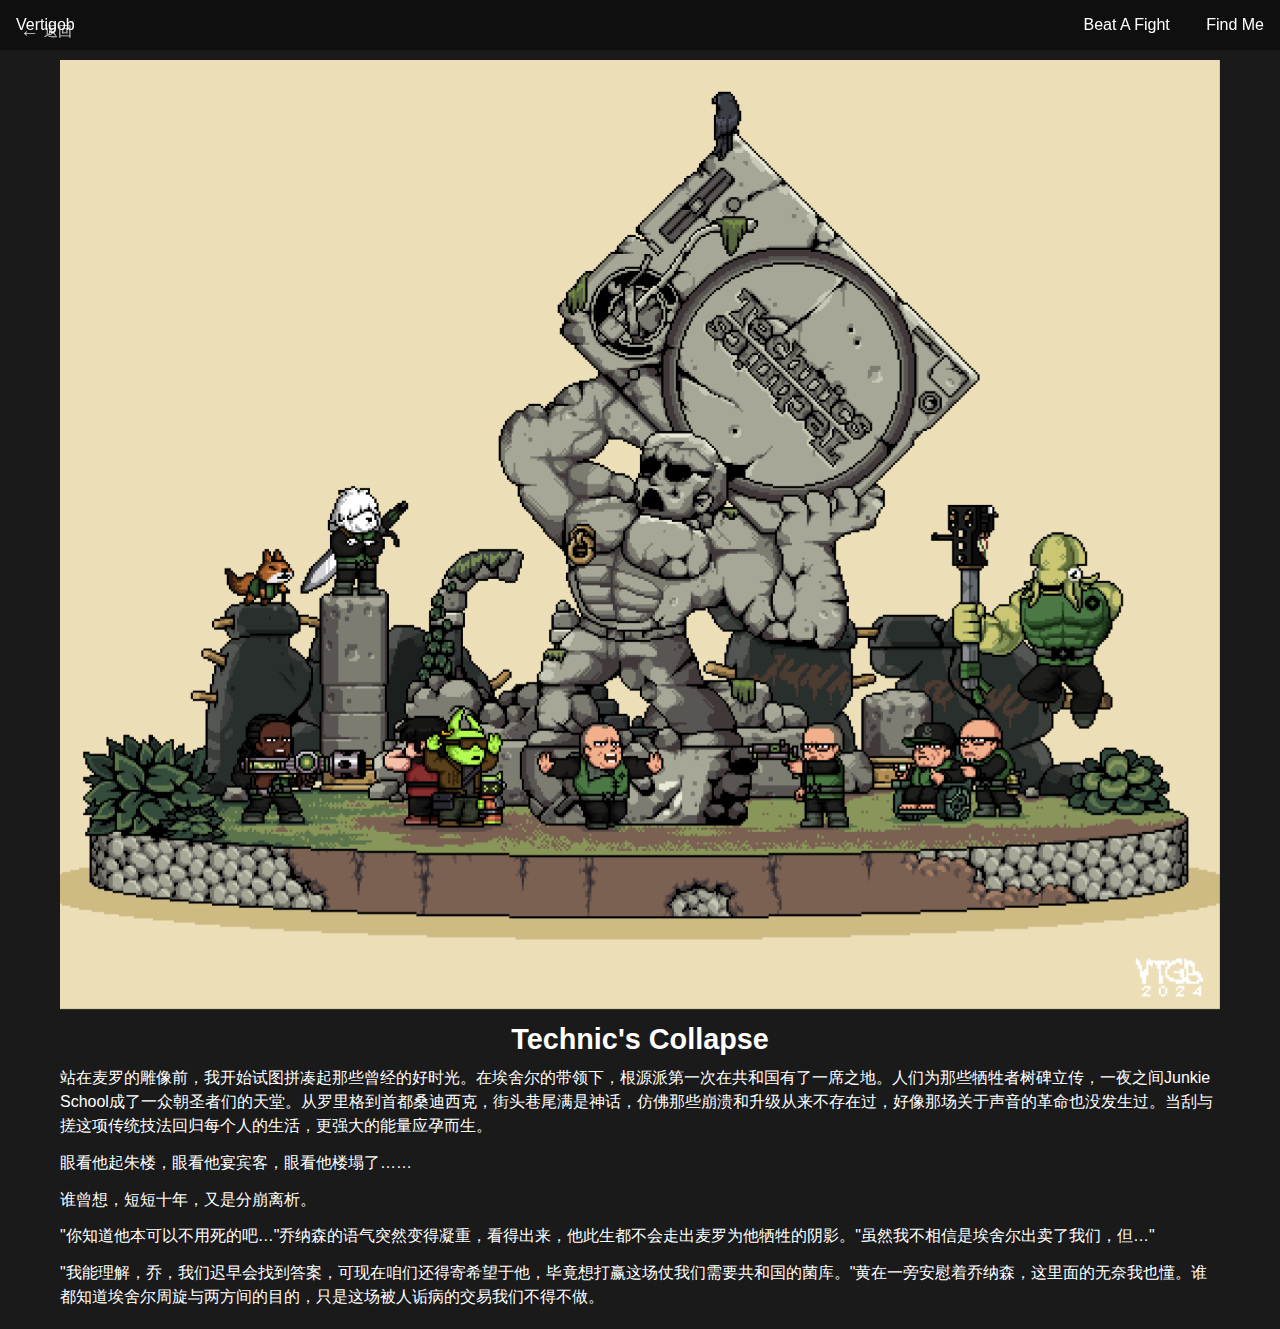
==== works/1.html @ 7b488add "Add files via upload" ====
<!DOCTYPE html>
<html lang="zh">
<head>
    <meta charset="UTF-8">
    <meta name="viewport" content="width=device-width, initial-scale=1.0">
    <title>Technic's Collapse - Vertigob</title>
    <link rel="stylesheet" href="../style.css">
    <link rel="preload" as="image" href="../images/1.png">
</head>
<body>
    <nav>
        <div class="logo">Vertigob</div>
        <div class="nav-links">
            <a href="../index.html#work">Beat A Fight</a>
            <a href="../index.html#findme">Find Me</a>
        </div>
        <a href="../index.html#work" class="back-button">返回</a>
    </nav>

    <div class="work-detail">
        <img src="../images/1.png" alt="Technic's Collapse">
        <h1>Technic's Collapse</h1>
        <div class="work-description">
            <p>站在麦罗的雕像前，我开始试图拼凑起那些曾经的好时光。在埃舍尔的带领下，根源派第一次在共和国有了一席之地。人们为那些牺牲者树碑立传，一夜之间Junkie School成了一众朝圣者们的天堂。从罗里格到首都桑迪西克，街头巷尾满是神话，仿佛那些崩溃和升级从来不存在过，好像那场关于声音的革命也没发生过。当刮与搓这项传统技法回归每个人的生活，更强大的能量应孕而生。</p>
            
            <p>眼看他起朱楼，眼看他宴宾客，眼看他楼塌了……</p>
            
            <p>谁曾想，短短十年，又是分崩离析。</p>
            
            <p>"你知道他本可以不用死的吧…"乔纳森的语气突然变得凝重，看得出来，他此生都不会走出麦罗为他牺牲的阴影。"虽然我不相信是埃舍尔出卖了我们，但…"</p>
            
            <p>"我能理解，乔，我们迟早会找到答案，可现在咱们还得寄希望于他，毕竟想打赢这场仗我们需要共和国的菌库。"黄在一旁安慰着乔纳森，这里面的无奈我也懂。谁都知道埃舍尔周旋与两方间的目的，只是这场被人诟病的交易我们不得不做。</p>
        </div>
    </div>
</body>
</html>
---- style.css ----
/* 基础样式 */
* {
    margin: 0;
    padding: 0;
    box-sizing: border-box;
}

body {
    background-color: #1a1a1a;
    color: #fff;
    font-family: Arial, sans-serif;
    opacity: 1;
    transition: opacity 0.3s ease;
}

/* 导航栏样式 */
nav {
    position: fixed;
    top: 0;
    width: 100%;
    padding: 1rem;
    background-color: rgba(15, 15, 15, 0.95);
    display: flex;
    justify-content: space-between;
    align-items: center;
    z-index: 1000;
}

.nav-links a {
    color: #fff;
    text-decoration: none;
    margin-left: 2rem;
}

/* 首页样式 */
#home {
    height: 100vh;
    display: flex;
    justify-content: center;
    align-items: center;
}

.logo-container {
    text-align: center;
}

.logo-container img {
    max-width: 80%;
    height: auto;
}

.signature {
    margin-top: 1rem;
    font-size: 1.2rem;
}

/* 作品展示页样式 */
.gallery {
    padding: 2rem;
    display: grid;
    grid-template-columns: repeat(auto-fit, minmax(300px, 1fr));
    gap: 2rem;
}

.gallery-item img {
    width: 100%;
    height: auto;
    cursor: pointer;
    transition: transform 0.3s ease;
}

.gallery-item img:hover {
    transform: scale(1.05);
}

.gallery-item {
    text-align: center;
}

.gallery-item h3 {
    margin-top: 1rem;
    font-size: 1.1rem;
    font-weight: normal;
    color: #fff;
}

/* Find Me页面样式 */
#findme {
    min-height: 100vh;
    padding: 4rem 2rem;
    text-align: center;
}

#findme h2 {
    margin-bottom: 2rem;
}

.social-links {
    display: flex;
    justify-content: center;
    gap: 4rem;
    margin-top: 2rem;
}

.social-links a {
    text-align: center;
    color: #fff;
    text-decoration: none;
}

.social-links img {
    width: 200px;
    height: 200px;
    margin-bottom: 1rem;
}

/* 响应式设计 */
@media (max-width: 768px) {
    .social-links {
        flex-direction: column;
        align-items: center;
        gap: 2rem;
    }
    
    .nav-links a {
        margin-left: 1rem;
        font-size: 0.9rem;
    }
    .gallery-item h3 {
        font-size: 1rem;
    }
}

/* 作品详情页样式 */
.work-detail {
    padding-top: 60px; /* 减小顶部空间 */
    max-width: 1200px;
    margin: 0 auto;
    padding: 60px 20px 20px; /* 减小上下内边距 */
}

.work-detail img {
    width: 100%;
    height: auto;
    margin-bottom: 10px; /* 减小图片底部间距 */
    will-change: transform;  /* 提示浏览器图片会发生变化 */
}

.work-detail h1 {
    font-size: 1.8rem; /* 稍微减小标题大小 */
    margin-bottom: 10px; /* 减小标题底部间距 */
    text-align: center;
}

.work-description {
    line-height: 1.6;
    font-size: 1.1rem;
}

.work-description p {
    margin-bottom: 0.8rem; /* 减小段落间距 */
    line-height: 1.5; /* 减小行高 */
    font-size: 1rem; /* 稍微减小字体大小 */
}

.work-description p:last-child {
    margin-bottom: 0;
}

/* 让画廊中的链接继承颜色 */
.gallery-item a {
    color: inherit;
    text-decoration: none;
}

/* 移动端适配 */
@media screen and (max-width: 768px) {
    /* 导航栏移动端样式 */
    .nav-links a {
        margin-left: 1rem;
        font-size: 0.9rem;
    }

    /* 画廊移动端样式 */
    .gallery {
        padding: 1rem;
        gap: 1rem;
    }

    .gallery-item h3 {
        font-size: 1rem;
    }

    /* 作品详情页移动端样式 */
    .work-detail {
        padding: 50px 10px 15px; /* 移动端更紧凑的内边距 */
    }
    
    .work-detail img {
        margin-bottom: 8px;
    }
    
    .work-detail h1 {
        font-size: 1.5rem;
        margin-bottom: 8px;
    }
    
    .work-description {
        padding: 0 5px;
    }
    
    .work-description p {
        margin-bottom: 0.6rem;
        line-height: 1.4;
        font-size: 0.9rem;
    }

    /* Find Me页面移动端样式 */
    .social-links {
        flex-direction: column;
        align-items: center;
        gap: 2rem;
    }
} 

/* 添加平滑滚动 */
html {
    scroll-behavior: smooth;
} 

/* 添加返回按钮样式 */
.back-button {
    position: fixed;
    top: 20px;
    left: 20px;
    z-index: 1001;  /* 确保在导航栏之上 */
    color: #fff;
    text-decoration: none;
    display: flex;
    align-items: center;
    font-size: 0.9rem;
    opacity: 0.8;
    transition: opacity 0.3s ease;
}

.back-button:hover {
    opacity: 1;
}

.back-button::before {
    content: "←";
    margin-right: 5px;
    font-size: 1.2rem;
}

/* 移动端适配 */
@media screen and (max-width: 768px) {
    .back-button {
        top: 15px;
        left: 15px;
        font-size: 0.8rem;
    }
}
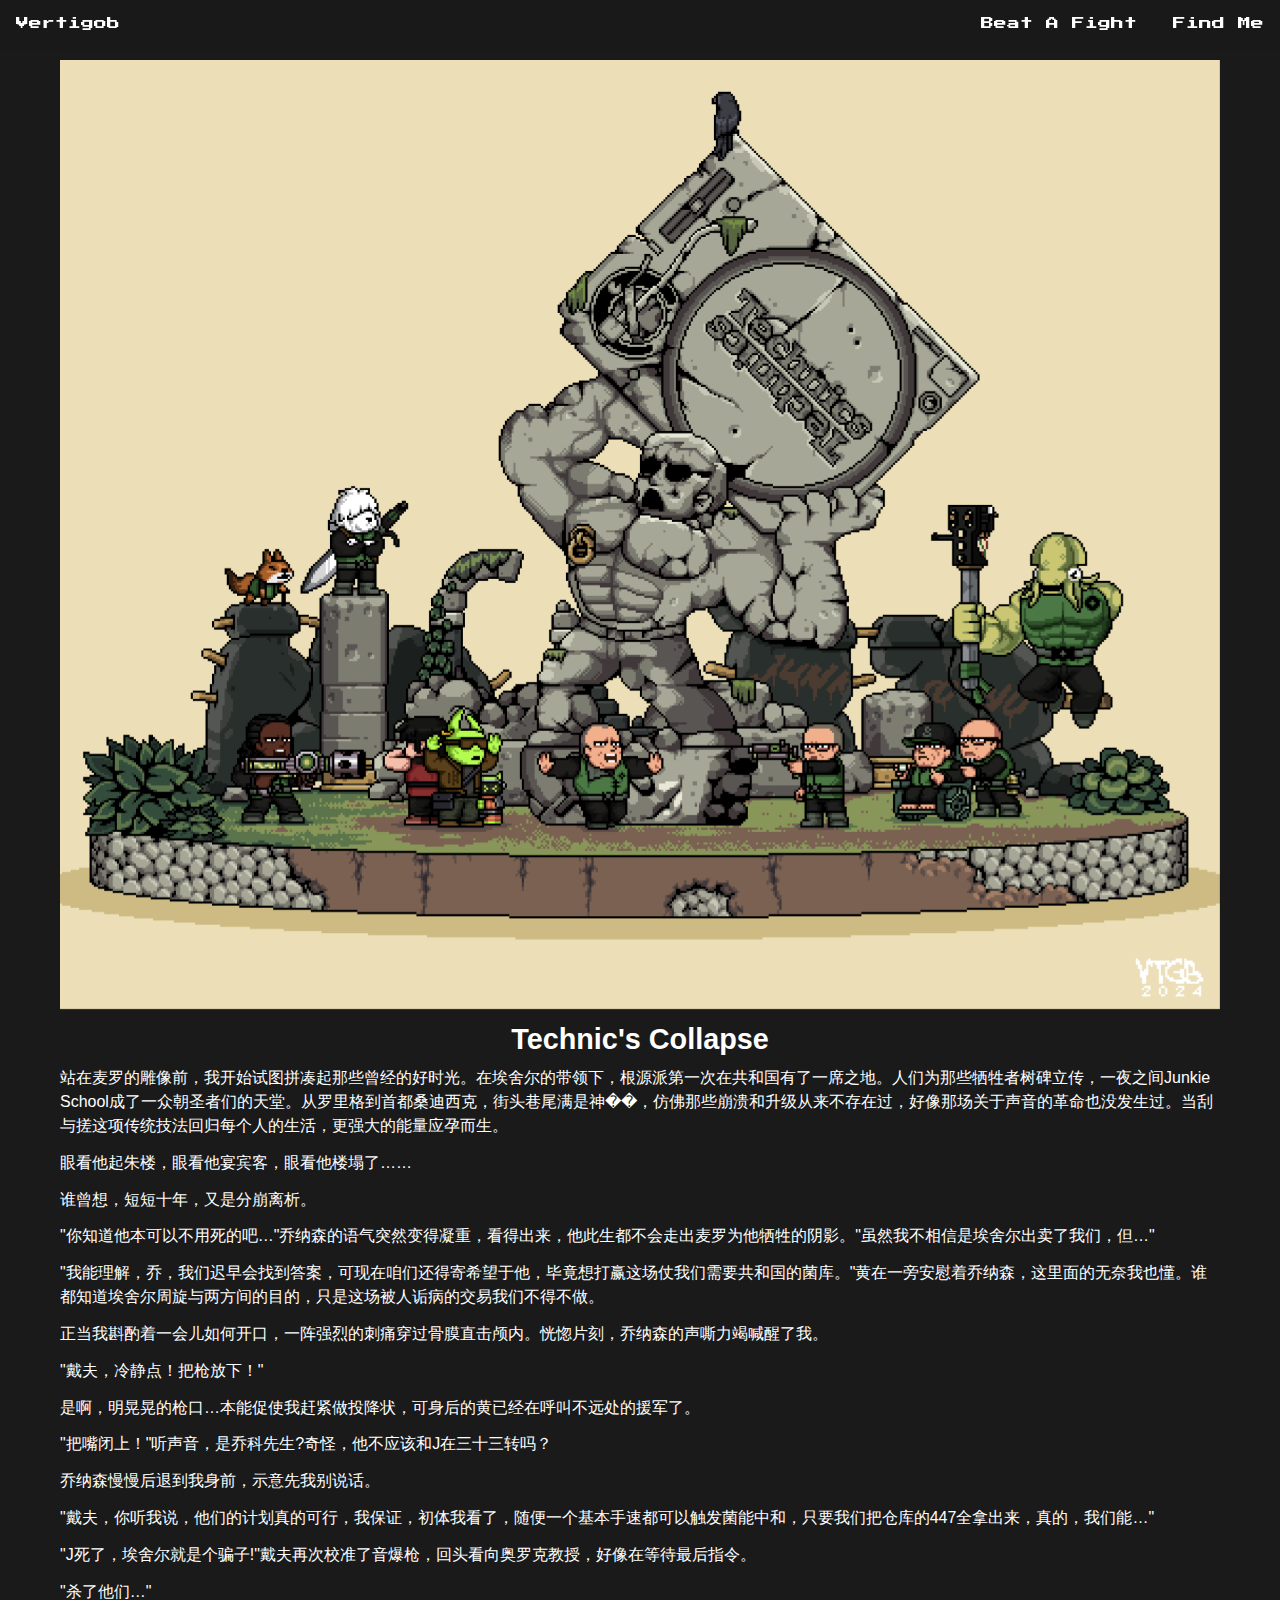
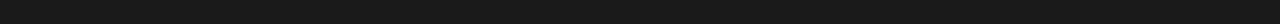
==== commit 92929267: "Add files via upload" ====
--- a/works/1.html
+++ b/works/1.html
@@ -1,36 +1,51 @@
-<!DOCTYPE html>
-<html lang="zh">
-<head>
-    <meta charset="UTF-8">
-    <meta name="viewport" content="width=device-width, initial-scale=1.0">
-    <title>Technic's Collapse - Vertigob</title>
-    <link rel="stylesheet" href="../style.css">
-    <link rel="preload" as="image" href="../images/1.png">
-</head>
-<body>
-    <nav>
-        <div class="logo">Vertigob</div>
-        <div class="nav-links">
-            <a href="../index.html#work">Beat A Fight</a>
-            <a href="../index.html#findme">Find Me</a>
-        </div>
-        <a href="../index.html#work" class="back-button">返回</a>
-    </nav>
-
-    <div class="work-detail">
-        <img src="../images/1.png" alt="Technic's Collapse">
-        <h1>Technic's Collapse</h1>
-        <div class="work-description">
-            <p>站在麦罗的雕像前，我开始试图拼凑起那些曾经的好时光。在埃舍尔的带领下，根源派第一次在共和国有了一席之地。人们为那些牺牲者树碑立传，一夜之间Junkie School成了一众朝圣者们的天堂。从罗里格到首都桑迪西克，街头巷尾满是神话，仿佛那些崩溃和升级从来不存在过，好像那场关于声音的革命也没发生过。当刮与搓这项传统技法回归每个人的生活，更强大的能量应孕而生。</p>
-            
-            <p>眼看他起朱楼，眼看他宴宾客，眼看他楼塌了……</p>
-            
-            <p>谁曾想，短短十年，又是分崩离析。</p>
-            
-            <p>"你知道他本可以不用死的吧…"乔纳森的语气突然变得凝重，看得出来，他此生都不会走出麦罗为他牺牲的阴影。"虽然我不相信是埃舍尔出卖了我们，但…"</p>
-            
-            <p>"我能理解，乔，我们迟早会找到答案，可现在咱们还得寄希望于他，毕竟想打赢这场仗我们需要共和国的菌库。"黄在一旁安慰着乔纳森，这里面的无奈我也懂。谁都知道埃舍尔周旋与两方间的目的，只是这场被人诟病的交易我们不得不做。</p>
-        </div>
-    </div>
-</body>
+<!DOCTYPE html>
+<html lang="zh">
+<head>
+    <meta charset="UTF-8">
+    <meta name="viewport" content="width=device-width, initial-scale=1.0">
+    <title>Technic's Collapse - Vertigob</title>
+    <link href="https://fonts.googleapis.com/css2?family=Press+Start+2P&display=swap" rel="stylesheet">
+    <link rel="stylesheet" href="../style.css">
+</head>
+<body>
+    <nav>
+        <div class="logo"><a href="../index.html#home">Vertigob</a></div>
+        <div class="nav-links">
+            <a href="../index.html#work">Beat A Fight</a>
+            <a href="../index.html#findme">Find Me</a>
+        </div>
+    </nav>
+
+    <div class="work-detail">
+        <img src="../images/1.png" alt="Technic's Collapse">
+        <h1>Technic's Collapse</h1>
+        <div class="work-description">
+            <p>站在麦罗的雕像前，我开始试图拼凑起那些曾经的好时光。在埃舍尔的带领下，根源派第一次在共和国有了一席之地。人们为那些牺牲者树碑立传，一夜之间Junkie School成了一众朝圣者们的天堂。从罗里格到首都桑迪西克，街头巷尾满是神��，仿佛那些崩溃和升级从来不存在过，好像那场关于声音的革命也没发生过。当刮与搓这项传统技法回归每个人的生活，更强大的能量应孕而生。</p>
+
+            <p>眼看他起朱楼，眼看他宴宾客，眼看他楼塌了……</p>
+
+            <p>谁曾想，短短十年，又是分崩离析。</p>
+
+            <p>"你知道他本可以不用死的吧…"乔纳森的语气突然变得凝重，看得出来，他此生都不会走出麦罗为他牺牲的阴影。"虽然我不相信是埃舍尔出卖了我们，但…"</p>
+
+            <p>"我能理解，乔，我们迟早会找到答案，可现在咱们还得寄希望于他，毕竟想打赢这场仗我们需要共和国的菌库。"黄在一旁安慰着乔纳森，这里面的无奈我也懂。谁都知道埃舍尔周旋与两方间的目的，只是这场被人诟病的交易我们不得不做。</p>
+
+            <p>正当我斟酌着一会儿如何开口，一阵强烈的刺痛穿过骨膜直击颅内。恍惚片刻，乔纳森的声嘶力竭喊醒了我。</p>
+
+            <p>"戴夫，冷静点！把枪放下！"</p>
+
+            <p>是啊，明晃晃的枪口…本能促使我赶紧做投降状，可身后的黄已经在呼叫不远处的援军了。</p>
+
+            <p>"把嘴闭上！"听声音，是乔科先生?奇怪，他不应该和J在三十三转吗？</p>
+
+            <p>乔纳森慢慢后退到我身前，示意先我别说话。</p>
+
+            <p>"戴夫，你听我说，他们的计划真的可行，我保证，初体我看了，随便一个基本手速都可以触发菌能中和，只要我们把仓库的447全拿出来，真的，我们能…"</p>
+
+            <p>"J死了，埃舍尔就是个骗子!"戴夫再次校准了音爆枪，回头看向奥罗克教授，好像在等待最后指令。</p>
+
+            <p>"杀了他们…"</p>
+        </div>
+    </div>
+</body>
 </html> --- a/style.css
+++ b/style.css
@@ -1,263 +1,322 @@
-/* 基础样式 */
-* {
-    margin: 0;
-    padding: 0;
-    box-sizing: border-box;
-}
-
-body {
-    background-color: #1a1a1a;
-    color: #fff;
-    font-family: Arial, sans-serif;
-    opacity: 1;
-    transition: opacity 0.3s ease;
-}
-
-/* 导航栏样式 */
-nav {
-    position: fixed;
-    top: 0;
-    width: 100%;
-    padding: 1rem;
-    background-color: rgba(15, 15, 15, 0.95);
-    display: flex;
-    justify-content: space-between;
-    align-items: center;
-    z-index: 1000;
-}
-
-.nav-links a {
-    color: #fff;
-    text-decoration: none;
-    margin-left: 2rem;
-}
-
-/* 首页样式 */
-#home {
-    height: 100vh;
-    display: flex;
-    justify-content: center;
-    align-items: center;
-}
-
-.logo-container {
-    text-align: center;
-}
-
-.logo-container img {
-    max-width: 80%;
-    height: auto;
-}
-
-.signature {
-    margin-top: 1rem;
-    font-size: 1.2rem;
-}
-
-/* 作品展示页样式 */
-.gallery {
-    padding: 2rem;
-    display: grid;
-    grid-template-columns: repeat(auto-fit, minmax(300px, 1fr));
-    gap: 2rem;
-}
-
-.gallery-item img {
-    width: 100%;
-    height: auto;
-    cursor: pointer;
-    transition: transform 0.3s ease;
-}
-
-.gallery-item img:hover {
-    transform: scale(1.05);
-}
-
-.gallery-item {
-    text-align: center;
-}
-
-.gallery-item h3 {
-    margin-top: 1rem;
-    font-size: 1.1rem;
-    font-weight: normal;
-    color: #fff;
-}
-
-/* Find Me页面样式 */
-#findme {
-    min-height: 100vh;
-    padding: 4rem 2rem;
-    text-align: center;
-}
-
-#findme h2 {
-    margin-bottom: 2rem;
-}
-
-.social-links {
-    display: flex;
-    justify-content: center;
-    gap: 4rem;
-    margin-top: 2rem;
-}
-
-.social-links a {
-    text-align: center;
-    color: #fff;
-    text-decoration: none;
-}
-
-.social-links img {
-    width: 200px;
-    height: 200px;
-    margin-bottom: 1rem;
-}
-
-/* 响应式设计 */
-@media (max-width: 768px) {
-    .social-links {
-        flex-direction: column;
-        align-items: center;
-        gap: 2rem;
-    }
-    
-    .nav-links a {
-        margin-left: 1rem;
-        font-size: 0.9rem;
-    }
-    .gallery-item h3 {
-        font-size: 1rem;
-    }
-}
-
-/* 作品详情页样式 */
-.work-detail {
-    padding-top: 60px; /* 减小顶部空间 */
-    max-width: 1200px;
-    margin: 0 auto;
-    padding: 60px 20px 20px; /* 减小上下内边距 */
-}
-
-.work-detail img {
-    width: 100%;
-    height: auto;
-    margin-bottom: 10px; /* 减小图片底部间距 */
-    will-change: transform;  /* 提示浏览器图片会发生变化 */
-}
-
-.work-detail h1 {
-    font-size: 1.8rem; /* 稍微减小标题大小 */
-    margin-bottom: 10px; /* 减小标题底部间距 */
-    text-align: center;
-}
-
-.work-description {
-    line-height: 1.6;
-    font-size: 1.1rem;
-}
-
-.work-description p {
-    margin-bottom: 0.8rem; /* 减小段落间距 */
-    line-height: 1.5; /* 减小行高 */
-    font-size: 1rem; /* 稍微减小字体大小 */
-}
-
-.work-description p:last-child {
-    margin-bottom: 0;
-}
-
-/* 让画廊中的链接继承颜色 */
-.gallery-item a {
-    color: inherit;
-    text-decoration: none;
-}
-
-/* 移动端适配 */
-@media screen and (max-width: 768px) {
-    /* 导航栏移动端样式 */
-    .nav-links a {
-        margin-left: 1rem;
-        font-size: 0.9rem;
-    }
-
-    /* 画廊移动端样式 */
-    .gallery {
-        padding: 1rem;
-        gap: 1rem;
-    }
-
-    .gallery-item h3 {
-        font-size: 1rem;
-    }
-
-    /* 作品详情页移动端样式 */
-    .work-detail {
-        padding: 50px 10px 15px; /* 移动端更紧凑的内边距 */
-    }
-    
-    .work-detail img {
-        margin-bottom: 8px;
-    }
-    
-    .work-detail h1 {
-        font-size: 1.5rem;
-        margin-bottom: 8px;
-    }
-    
-    .work-description {
-        padding: 0 5px;
-    }
-    
-    .work-description p {
-        margin-bottom: 0.6rem;
-        line-height: 1.4;
-        font-size: 0.9rem;
-    }
-
-    /* Find Me页面移动端样式 */
-    .social-links {
-        flex-direction: column;
-        align-items: center;
-        gap: 2rem;
-    }
-} 
-
-/* 添加平滑滚动 */
-html {
-    scroll-behavior: smooth;
-} 
-
-/* 添加返回按钮样式 */
-.back-button {
-    position: fixed;
-    top: 20px;
-    left: 20px;
-    z-index: 1001;  /* 确保在导航栏之上 */
-    color: #fff;
-    text-decoration: none;
-    display: flex;
-    align-items: center;
-    font-size: 0.9rem;
-    opacity: 0.8;
-    transition: opacity 0.3s ease;
-}
-
-.back-button:hover {
-    opacity: 1;
-}
-
-.back-button::before {
-    content: "←";
-    margin-right: 5px;
-    font-size: 1.2rem;
-}
-
-/* 移动端适配 */
-@media screen and (max-width: 768px) {
-    .back-button {
-        top: 15px;
-        left: 15px;
-        font-size: 0.8rem;
-    }
+/* 基础样式 */
+* {
+    margin: 0;
+    padding: 0;
+    box-sizing: border-box;
+}
+
+body {
+    background-color: #1a1a1a;
+    color: #fff;
+    font-family: Arial, sans-serif;
+    opacity: 1;
+    transition: opacity 0.3s ease;
+}
+
+/* 添加字体声明 */
+@font-face {
+    font-family: 'Cooper Black';
+    src: url('./fonts/CooperBlack.otf') format('opentype');
+    src: url('../fonts/CooperBlack.otf') format('opentype');
+    font-display: swap;
+    font-weight: normal;
+    font-style: normal;
+}
+
+/* 添加像素字体 */
+@import url('https://fonts.googleapis.com/css2?family=Pixelify+Sans&display=swap');
+@import url('https://fonts.googleapis.com/css2?family=Press+Start+2P&display=swap');
+
+/* 导航栏样式 */
+nav {
+    position: fixed;
+    top: 0;
+    width: 100%;
+    padding: 1rem;
+    background-color: rgba(25, 25, 25, 0.95);
+    display: flex;
+    justify-content: space-between;
+    align-items: center;
+    z-index: 1000;
+}
+
+.logo a, .nav-links a {
+    font-family: "Press Start 2P", cursive;
+    font-size: 0.8rem;
+    color: #fff;
+    text-decoration: none;
+}
+
+.nav-links a {
+    margin-left: 2rem;
+}
+
+.logo a {
+    color: #fff;
+    text-decoration: none;
+}
+
+.logo a:hover {
+    opacity: 0.8;
+}
+
+/* 首页样式 */
+#home {
+    height: 100vh;
+    display: flex;
+    justify-content: center;
+    align-items: center;
+}
+
+.logo-container {
+    text-align: center;
+}
+
+.logo-container img {
+    max-width: 80%;
+    height: auto;
+}
+
+.signature {
+    margin-top: 1rem;
+    font-size: 1.2rem;
+    font-family: 'Press Start 2P', cursive !important;
+    font-size: 0.9rem;
+}
+
+/* 作品展示页样式 */
+.gallery {
+    padding: 2rem;
+    display: grid;
+    grid-template-columns: repeat(auto-fit, minmax(300px, 1fr));
+    gap: 2rem;
+}
+
+.gallery-item img {
+    width: 100%;
+    height: auto;
+    cursor: pointer;
+    transition: transform 0.3s ease;
+}
+
+.gallery-item img:hover {
+    transform: scale(1.05);
+}
+
+.gallery-item {
+    text-align: center;
+}
+
+.gallery-item h3 {
+    margin-top: 1rem;
+    font-size: 1.1rem;
+    font-weight: normal;
+    color: #fff;
+}
+
+/* Find Me页面样式 */
+#findme {
+    min-height: 100vh;
+    padding: 4rem 2rem;
+    text-align: center;
+}
+
+#findme h2 {
+    margin-bottom: 2rem;
+    font-family: 'Press Start 2P', cursive !important;
+    font-size: 1rem;
+}
+
+.social-links {
+    display: flex;
+    justify-content: center;
+    gap: 4rem;
+    margin-top: 2rem;
+}
+
+.social-links a {
+    text-align: center;
+    color: #fff;
+    text-decoration: none;
+}
+
+.social-links svg,
+.social-links span[style*="font-size: 50px"] {
+    margin-bottom: 1rem;
+}
+
+.social-links a {
+    display: flex;
+    flex-direction: column;
+    align-items: center;
+} 
+
+/* 响应式设计 */
+@media (max-width: 768px) {
+    .social-links {
+        flex-direction: column;
+        align-items: center;
+        gap: 2rem;
+    }
+    
+    .nav-links a {
+        margin-left: 1rem;
+        font-size: 0.7rem;
+    }
+    .gallery-item h3 {
+        font-size: 1rem;
+    }
+    .logo a {
+        font-size: 0.8rem;
+    }
+}
+
+/* 作品详情页样式 */
+.work-detail {
+    padding-top: 60px; /* 减小顶部空间 */
+    max-width: 1200px;
+    margin: 0 auto;
+    padding: 60px 20px 20px; /* 减小上下内边距 */
+}
+
+.work-detail img {
+    width: 100%;
+    height: auto;
+    margin-bottom: 10px; /* 减小图片底部间距 */
+    will-change: transform;  /* 提示浏览器图片会发生变化 */
+}
+
+.work-detail h1 {
+    font-size: 1.8rem; /* 稍微减小标题大小 */
+    margin-bottom: 10px; /* 减小标题底部间距 */
+    text-align: center;
+}
+
+.work-description {
+    line-height: 1.6;
+    font-size: 1.1rem;
+}
+
+.work-description p {
+    margin-bottom: 0.8rem; /* 减小段落间距 */
+    line-height: 1.5; /* 减小行高 */
+    font-size: 1rem; /* 稍微减小字体大小 */
+}
+
+.work-description p:last-child {
+    margin-bottom: 0;
+}
+
+/* 让画廊中的链接继承颜色 */
+.gallery-item a {
+    color: inherit;
+    text-decoration: none;
+}
+
+/* 移动端适配 */
+@media screen and (max-width: 768px) {
+    /* 导航栏移动端样式 */
+    nav {
+        padding: 0.8rem;  /* 减小导航栏内边距 */
+    }
+
+    .nav-links a {
+        margin-left: 0.8rem;  /* 减小链接间距 */
+        font-size: 0.6rem;  /* 减小字体大小 */
+    }
+    
+    .logo a {
+        font-size: 0.6rem;  /* 减小logo字体大小 */
+    }
+
+    /* 画廊移动端样式 */
+    .gallery {
+        padding: 0.8rem;  /* 减小画廊内边距 */
+        gap: 0.8rem;  /* 减小图片间距 */
+    }
+
+    .gallery-item h3 {
+        font-size: 0.8rem;  /* 减小标题字体大小 */
+        margin-top: 0.5rem;  /* 减小标题上边距 */
+    }
+
+    /* 作品详情页移动端样式 */
+    .work-detail {
+        padding: 45px 8px 12px;  /* 减小内边距 */
+    }
+    
+    .work-detail img {
+        margin-bottom: 6px;  /* 减小图片底部间距 */
+    }
+    
+    .work-detail h1 {
+        font-size: 1.2rem;  /* 减小标题字体大小 */
+        margin-bottom: 6px;  /* 减小标题底部间距 */
+    }
+    
+    .work-description {
+        padding: 0 4px;  /* 减小描述文字内边距 */
+    }
+    
+    .work-description p {
+        margin-bottom: 0.5rem;  /* 减小段落间距 */
+        line-height: 1.3;  /* 减小行高 */
+        font-size: 0.85rem;  /* 减小字体大小 */
+    }
+
+    /* Find Me页面移动端样式 */
+    #findme {
+        padding: 2rem 1rem;  /* 减小内边距 */
+    }
+
+    .social-links {
+        gap: 1.5rem;  /* 减小社交图标间距 */
+        margin-top: 1rem;  /* 减小顶部间距 */
+    }
+
+    .social-links img,
+    .social-links svg {
+        width: 35px;  /* 减小图标大小 */
+        height: 35px;
+    }
+
+    .signature {
+        font-size: 0.7rem;  /* 减小签名字体大小 */
+        margin-top: 0.8rem;  /* 减小签名上边距 */
+    }
+    
+    #findme h2 {
+        font-size: 0.8rem;  /* 减小Find Me标题字体大小 */
+        margin-bottom: 1.5rem;  /* 减小标题底部间距 */
+    }
+} 
+
+/* 添加平滑滚动 */
+html {
+    scroll-behavior: smooth;
+} 
+
+/* 添加字体平滑效果 */
+* {
+    -webkit-font-smoothing: antialiased;
+    -moz-osx-font-smoothing: grayscale;
+} 
+
+/* 修改微信图标的样式 */
+.wechat img {
+    width: 50px !important;  /* 覆盖原有的 200px 宽度 */
+    height: 50px !important;  /* 覆盖原有的 200px 高度 */
+    margin-bottom: 1rem;
+} 
+
+/* 社交图标样式 */
+.social-links svg,
+.social-links span[style*="font-size: 50px"] {
+    margin-bottom: 1rem;
+}
+
+.social-links a {
+    display: flex;
+    flex-direction: column;
+    align-items: center;
 } 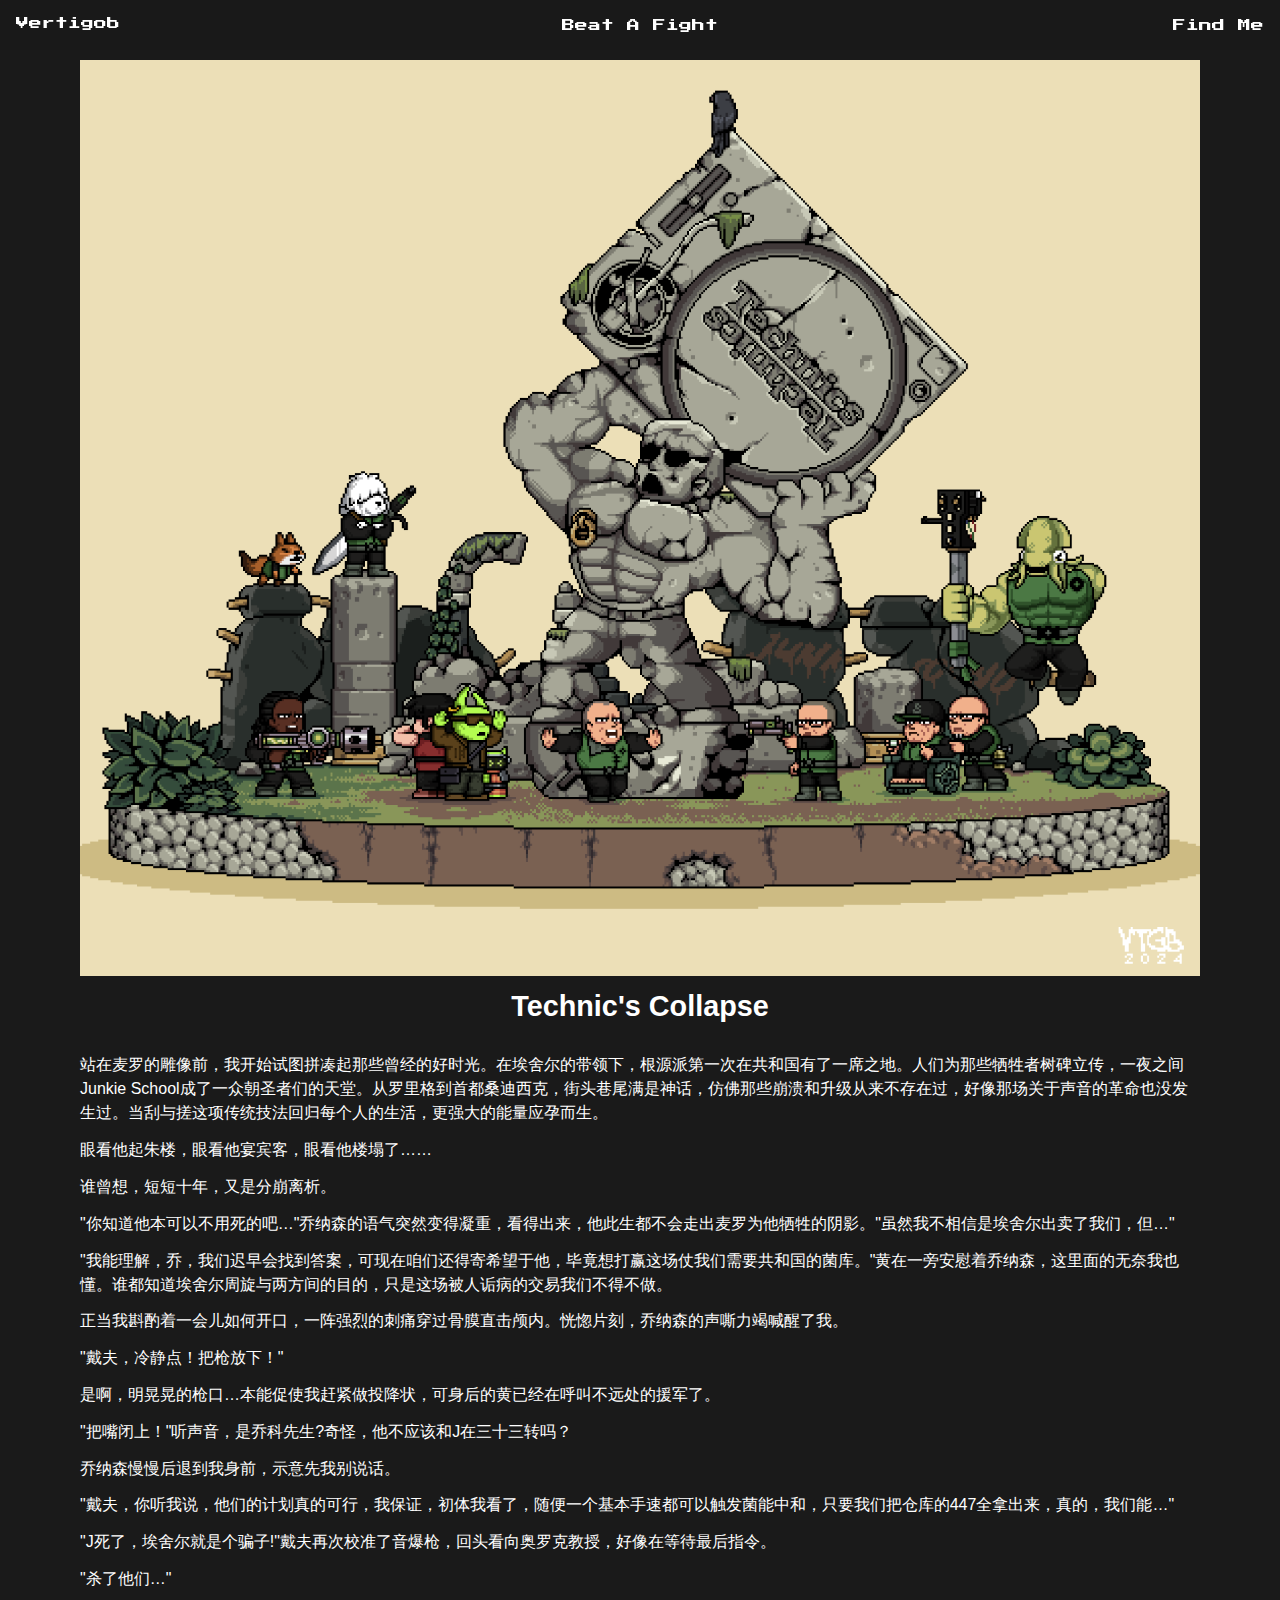
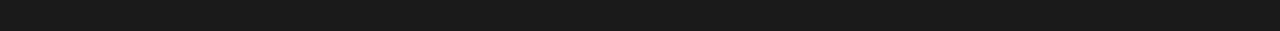
==== commit 7e439319: "Add files via upload" ====
--- a/works/1.html
+++ b/works/1.html
@@ -20,7 +20,7 @@
         <img src="../images/1.png" alt="Technic's Collapse">
         <h1>Technic's Collapse</h1>
         <div class="work-description">
-            <p>站在麦罗的雕像前，我开始试图拼凑起那些曾经的好时光。在埃舍尔的带领下，根源派第一次在共和国有了一席之地。人们为那些牺牲者树碑立传，一夜之间Junkie School成了一众朝圣者们的天堂。从罗里格到首都桑迪西克，街头巷尾满是神��，仿佛那些崩溃和升级从来不存在过，好像那场关于声音的革命也没发生过。当刮与搓这项传统技法回归每个人的生活，更强大的能量应孕而生。</p>
+            <p>站在麦罗的雕像前，我开始试图拼凑起那些曾经的好时光。在埃舍尔的带领下，根源派第一次在共和国有了一席之地。人们为那些牺牲者树碑立传，一夜之间Junkie School成了一众朝圣者们的天堂。从罗里格到首都桑迪西克，街头巷尾满是神话，仿佛那些崩溃和升级从来不存在过，好像那场关于声音的革命也没发生过。当刮与搓这项传统技法回归每个人的生活，更强大的能量应孕而生。</p>
 
             <p>眼看他起朱楼，眼看他宴宾客，眼看他楼塌了……</p>
 
--- a/style.css
+++ b/style.css
@@ -40,20 +40,35 @@
     z-index: 1000;
 }
 
-.logo a, .nav-links a {
-    font-family: "Press Start 2P", cursive;
+/* 修改导航链接的布局 */
+.nav-links {
+    display: flex;
+    gap: 2rem;
+    margin-left: auto;  /* 将链接推到右侧 */
+}
+
+.nav-links a:first-child {
+    position: absolute;
+    left: 50%;
+    transform: translateX(-50%);  /* Beat A Fight 居中 */
+}
+
+.nav-links a:last-child {
+    margin-right: 0;  /* Find Me 靠右 */
+}
+
+.logo a {
+    color: #fff;
+    text-decoration: none;
+    font-family: 'Press Start 2P', cursive;
     font-size: 0.8rem;
+}
+
+.nav-links a {
     color: #fff;
     text-decoration: none;
-}
-
-.nav-links a {
-    margin-left: 2rem;
-}
-
-.logo a {
-    color: #fff;
-    text-decoration: none;
+    font-family: 'Press Start 2P', cursive;
+    font-size: 0.8rem;
 }
 
 .logo a:hover {
@@ -117,7 +132,7 @@
 /* Find Me页面样式 */
 #findme {
     min-height: 100vh;
-    padding: 4rem 2rem;
+    padding: 12rem 2rem;
     text-align: center;
 }
 
@@ -130,7 +145,7 @@
 .social-links {
     display: flex;
     justify-content: center;
-    gap: 4rem;
+    gap: 6rem;
     margin-top: 2rem;
 }
 
@@ -173,28 +188,29 @@
 
 /* 作品详情页样式 */
 .work-detail {
-    padding-top: 60px; /* 减小顶部空间 */
+    padding-top: 60px;
     max-width: 1200px;
     margin: 0 auto;
-    padding: 60px 20px 20px; /* 减小上下内边距 */
+    padding: 60px 20px 20px;
 }
 
 .work-detail img {
     width: 100%;
     height: auto;
-    margin-bottom: 10px; /* 减小图片底部间距 */
-    will-change: transform;  /* 提示浏览器图片会发生变化 */
+    margin-bottom: 10px;
+    padding: 0 20px;
 }
 
 .work-detail h1 {
-    font-size: 1.8rem; /* 稍微减小标题大小 */
-    margin-bottom: 10px; /* 减小标题底部间距 */
+    font-size: 1.8rem;
+    margin-bottom: 10px;
     text-align: center;
 }
 
 .work-description {
-    line-height: 1.6;
-    font-size: 1.1rem;
+    width: 100%;
+    max-width: 1200px;
+    padding: 20px;
 }
 
 .work-description p {
@@ -242,36 +258,26 @@
 
     /* 作品详情页移动端样式 */
     .work-detail {
-        padding: 45px 8px 12px;  /* 减小内边距 */
+        padding-top: 45px;
     }
     
     .work-detail img {
-        margin-bottom: 6px;  /* 减小图片底部间距 */
-    }
-    
-    .work-detail h1 {
-        font-size: 1.2rem;  /* 减小标题字体大小 */
-        margin-bottom: 6px;  /* 减小标题底部间距 */
+        padding: 0 8px;
     }
     
     .work-description {
-        padding: 0 4px;  /* 减小描述文字内边距 */
-    }
-    
-    .work-description p {
-        margin-bottom: 0.5rem;  /* 减小段落间距 */
-        line-height: 1.3;  /* 减小行高 */
-        font-size: 0.85rem;  /* 减小字体大小 */
+        padding: 10px;
     }
 
     /* Find Me页面移动端样式 */
     #findme {
-        padding: 2rem 1rem;  /* 减小内边距 */
+        padding: 6rem 1rem;
     }
 
     .social-links {
-        gap: 1.5rem;  /* 减小社交图标间距 */
-        margin-top: 1rem;  /* 减小顶部间距 */
+        flex-direction: row;
+        gap: 3rem;
+        margin-top: 1rem;
     }
 
     .social-links img,
@@ -288,6 +294,13 @@
     #findme h2 {
         font-size: 0.8rem;  /* 减小Find Me标题字体大小 */
         margin-bottom: 1.5rem;  /* 减小标题底部间距 */
+    }
+
+    .nav-links {
+        position: static;  /* 移动端取消居中定位 */
+        transform: none;
+        justify-content: flex-end;
+        gap: 1rem;
     }
 } 
 
